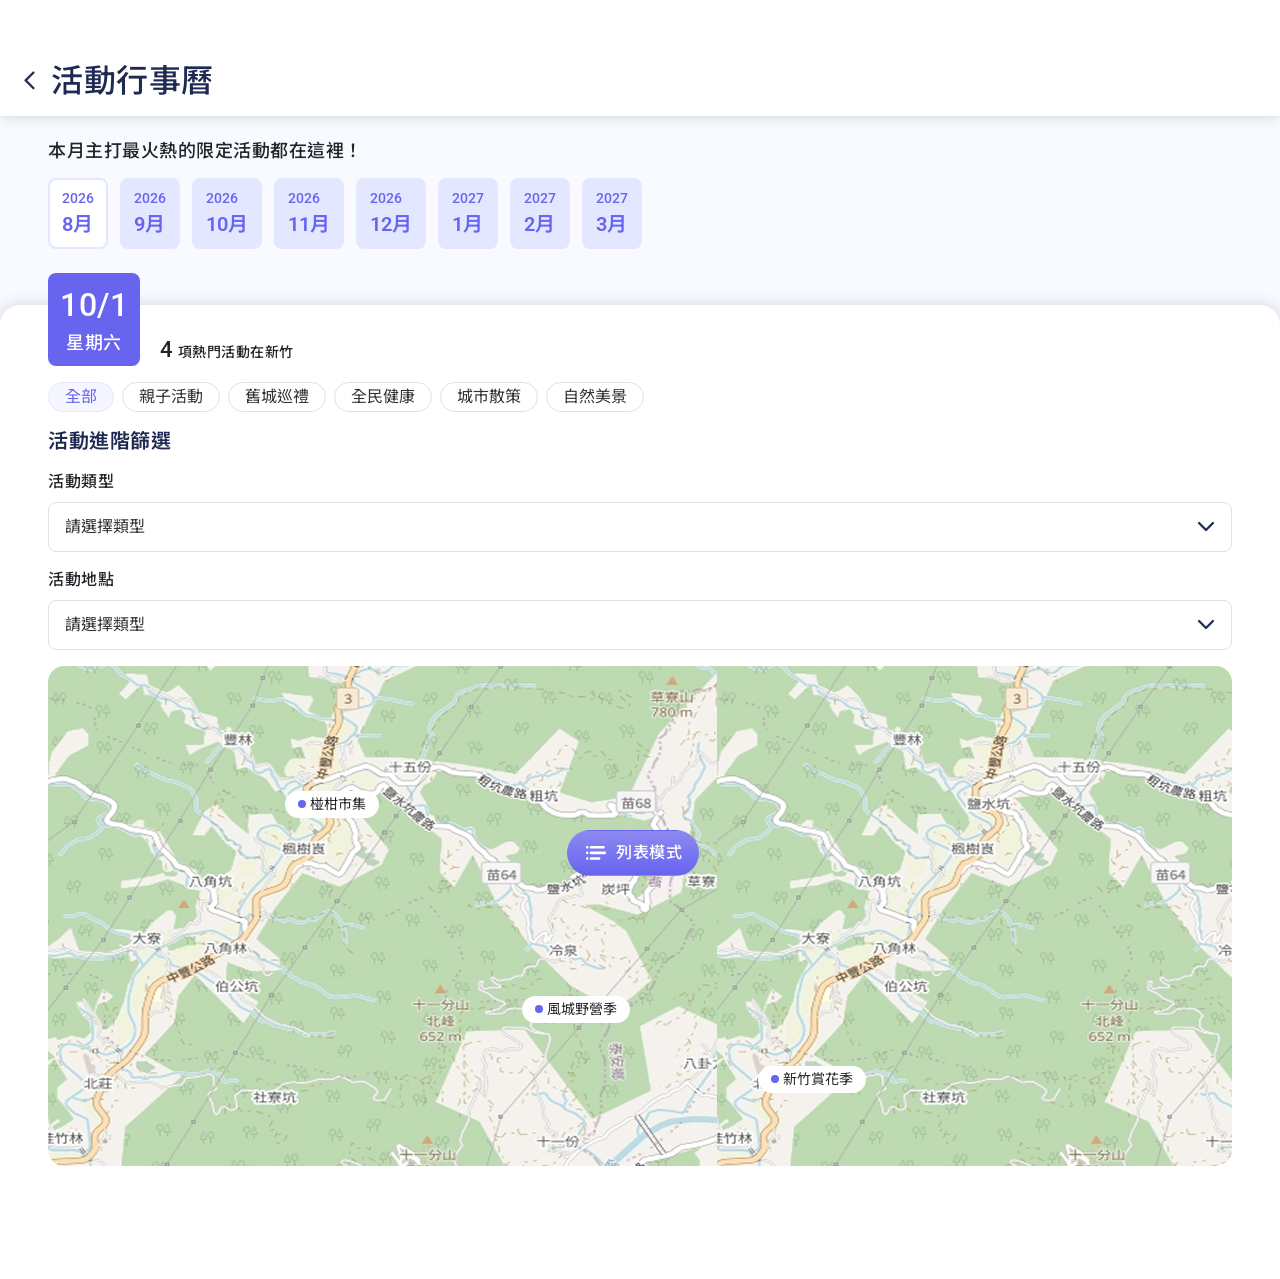
==== map.html @ bbafa321 "上傳檔案" ====
<!DOCTYPE html>
<html lang="zh-Hant-TW">
<head>
    <title>新竹通</title>
    <meta charset="utf-8">
    <meta http-equiv="X-UA-Compatible" content="IE=edge">
    <meta name="viewport" content="width=device-width, initial-scale=1">
    <meta name="keywords" content="新竹通">
    <meta name="description" content="新竹通" />
    <meta http-equiv="X-UA-Compatible" content="IE=edge">

    <meta property="og:site_name" content="新竹通" />
    <meta property="og:image" content="assets/images/fb-img.png" />
    <!--分享設定-->
    <link rel="icon" href="assets/images/favicon.ico" type="image/ico" />
    <!--iconfont設定-->
    <link rel="stylesheet" href="assets/style/all.css">
    <!--css設定-->
</head>

<body>
	<!--頁面開始-->
	<div class="wrapper">
		<!--版頭開始-->
<header class="header position-fixed">
    <h1 class="header-title"><img src="./assets/images/ic-back.svg" alt="桃園好農logo" class="me-3">活動行事曆</h1>
</header>
<!--版頭結束-->
		<main class="main">
			<!--活動視窗開始-->
<div class="modal fade" id="event" tabindex="-1">
	<div class="modal-dialog modal-dialog-centered">
	  <div class="modal-content">
		<button type="button" class="btn-close" data-bs-dismiss="modal" aria-label="Close"></button>
			<div class="calendar-event">
				<div class="calendar-event-tag bg-secondary">全民健康</div>
				<div class="calendar-event-img">
					<img src="./assets/images/event-demo1.jpg" alt="活動照">
				</div>
				<div class="calendar-event-body">
					<h3 class="calendar-title">
						端午連假來竹市最對味！市府推免塞車攻略 搭觀光巴士看龍舟、吃爆竹風漁市海鮮
					</h3>
					<p class="calendar-event-con mb-3">
						端午連假將至，新竹市政府邀請全國民眾走訪新竹，體驗融合傳統節慶文化、海岸風光與城市魅力的「端午輕旅行」。城銷處表示，今年端午連假期間，除了有熱血沸騰的南寮舊港龍舟錦標賽精彩登場，現場更規劃豐富多元的嘉年華系列活動，搭配煥然一新的竹風漁市特色美食、17公里海岸線迷人的濱海景致與絕美夕陽，以及貼心便利的免費觀光巴士服務，讓旅客一次暢遊新竹自然、人文與端午節慶特色景點，感受專屬仲夏海港風情與濃厚節慶氛圍。
					</p>
					<ul class="calendar-event-info mb-3">
						<li><img src="./assets/images/ic-locate.svg" alt="icon">南寮舊漁港</li>
						<li><img src="./assets/images/ic-calendar.svg" alt="icon">2026/06/19 ~ 06/21</li>
						<li><img src="./assets/images/ic-time.svg" alt="icon">平日 9:00~下午 17:00</li>
					</ul>
					<div class="row gx-3">
						<div class="col-6">
							<a href="#" class="btn btn-basic w-100">
								語音導覽<img src="./assets/images/ic-voice.svg" alt="icon" class="ms-2">
							</a>
						</div>
						<div class="col-6">
							<a href="#" class="btn btn-main w-100">
								更多內容<img src="./assets/images/ic-go.svg" alt="icon" class="ms-2">
							</a>
						</div>
					</div>
				</div>
			</div>
	  </div>
	</div>
  </div>

<!--內容區塊開始-->
<div class="calendar">
	<!--固定主要按鈕-->
	<a href="index.html" class="calendar-main-btn btn btn-main">
		<img src="./assets/images/ic-list.svg" alt="icon" class="me-2">列表模式
	</a>
	<!--內容開始-->
	<div class="container">
		<h2 class="fs-4 mb-3">本月主打最火熱的限定活動都在這裡！</h2>

		<div class="calendar-tabs mb-4 scrollbar" role="tablist">
			<button class="calendar-tabs-link active" data-bs-toggle="tab" type="button" role="tab" title="2026年8月">
				<span>2026</span>
				<p>8月</p>
			</button>
			<button class="calendar-tabs-link" data-bs-toggle="tab" type="button" role="tab" title="2026年8月">
				<span>2026</span>
				<p>9月</p>
			</button>
			<button class="calendar-tabs-link" data-bs-toggle="tab" type="button" role="tab" title="2026年10月">
				<span>2026</span>
				<p>10月</p>
			</button>
			<button class="calendar-tabs-link" data-bs-toggle="tab" type="button" role="tab"
				title="2026年11月"><span>2026</span>
				<p>11月</p>
			</button>
			<button class="calendar-tabs-link" data-bs-toggle="tab" type="button" role="tab"
				title="2026年12月"><span>2026</span>
				<p>12月</p>
			</button>
			<button class="calendar-tabs-link" data-bs-toggle="tab" type="button" role="tab"
				title="2027年1月"><span>2027</span>
				<p>1月</p>
			</button>
			<button class="calendar-tabs-link" data-bs-toggle="tab" type="button" role="tab"
				title="2027年2月"><span>2027</span>
				<p>2月</p>
			</button>
			<button class="calendar-tabs-link" data-bs-toggle="tab" type="button" role="tab"
				title="2027年3月"><span>2027</span>
				<p>3月</p>
			</button>
		</div>
	</div>
	<div class="calendar-container">
		<div class="container">
			<div class="calendar-today mb-3">
				<div class="calendar-today-date">
					<span>10/1</span>
					<p>星期六</p>
				</div>
				<p><span class="m-1">4</span>項熱門活動在新竹</p>
			</div>
			<div class="calendar-tags scrollbar mb-3 js-ctags">
				<button type="button" class="btn calendar-tags-btn active">
					全部
				</button>
				<button type="button" class="btn calendar-tags-btn">
					親子活動
				</button>
				<button type="button" class="btn calendar-tags-btn">
					舊城巡禮
				</button>
				<button type="button" class="btn calendar-tags-btn">
					全民健康
				</button>
				<button type="button" class="btn calendar-tags-btn">
					城市散策
				</button>
				<button type="button" class="btn calendar-tags-btn">
					自然美景
				</button>
			</div>
			<h3 class="calendar-title">活動進階篩選</h3>
			<div class="mb-3">
				<label for="event-type" class="form-label">活動類型</label>
				<select class="form-select" id="event-type">
					<option selected>請選擇類型</option>
					<option value="1">One</option>
					<option value="2">Two</option>
					<option value="3">Three</option>
				</select>
			</div>
			<div class="mb-3">
				<label for="event-locate" class="form-label">活動地點</label>
				<select class="form-select" id="event-locate">
					<option selected>請選擇類型</option>
					<option value="1">One</option>
					<option value="2">Two</option>
					<option value="3">Three</option>
				</select>
			</div>
			<div class="calendar-map" style="background: url('assets/images/map-demo.jpg');height: 500px;">
				<button class="btn calendar-map-pin" style="left: 20%;top: 25%;" data-bs-toggle="modal" data-bs-target="#event">椪柑市集</button>
				<button class="btn calendar-map-pin" style="left: 40%;top: 66%;" data-bs-target="#event">風城野營季</button>
				<button class="btn calendar-map-pin" style="left: 60%;top: 80%;" data-bs-target="#event">新竹賞花季</button>
			</div>
		</div>
	</div>
</div>
		</main>
	</div>
	<!-- SCRIPTS -->
<script src="assets/js/jquery-3.7.1.min.js"></script>
<script src="assets/js/bootstrap.bundle.min.js"></script>
<!--自訂-->
<script>
    $(function () {
        //------tags切換
        $('.js-ctags').on('click', '.calendar-tags-btn', function () {
    const $wrap = $(this).closest('.js-ctags');
    const $allBtn = $wrap.find('[data-con="all"]');

    // 等 Bootstrap 處理完 active 狀態
    setTimeout(() => {

        // 點擊的是「全部」
        if ($(this).is('[data-con="all"]')) {

            $wrap.find('.calendar-tags-btn')
                .not($allBtn)
                .removeClass('active')
                .attr('aria-pressed', 'false');

            $allBtn
                .addClass('active')
                .attr('aria-pressed', 'true');

            return;
        }

        // 點擊其他 Tag
        $allBtn.removeClass('active')
               .attr('aria-pressed', 'false');

        // 檢查是否還有其他 active Tag
        const activeCount = $wrap.find(
            '.calendar-tags-btn.active:not([data-con="all"])'
        ).length;

        // 如果都沒選，恢復「全部」
        if (activeCount === 0) {
            $allBtn
                .addClass('active')
                .attr('aria-pressed', 'true');
        }
    }, 0);
});
    });
</script>
</body>

</html>
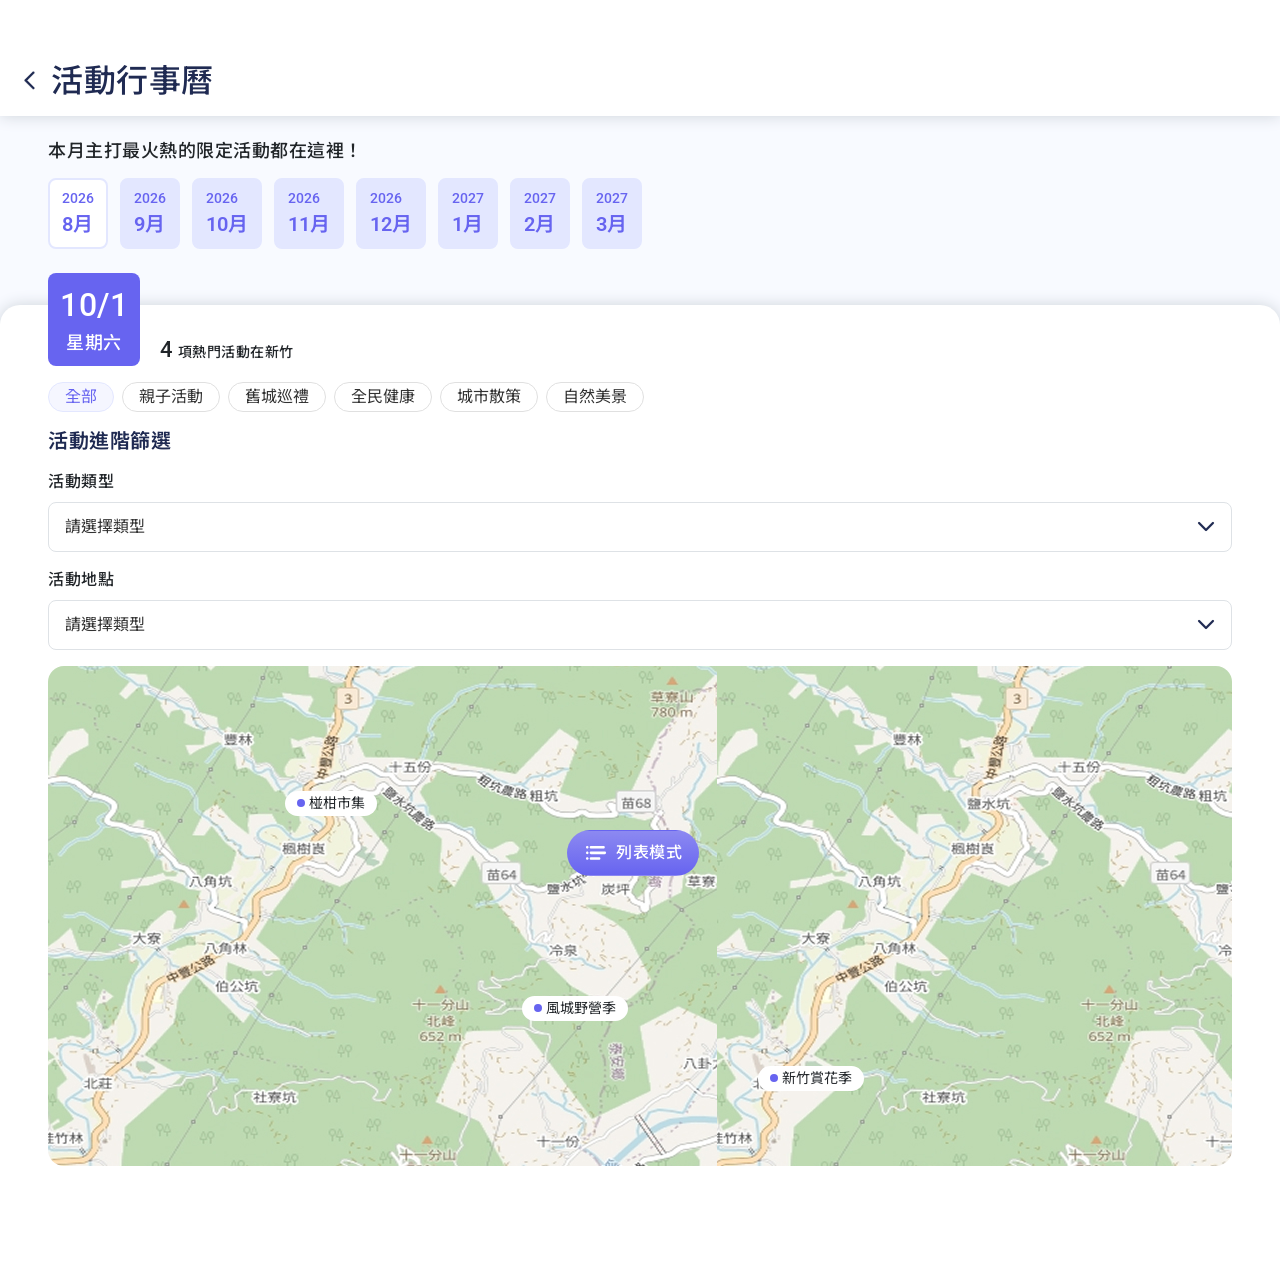
==== commit 482b47b1: "測試調整" ====
--- a/map.html
+++ b/map.html
@@ -122,22 +122,22 @@
 				<p><span class="m-1">4</span>項熱門活動在新竹</p>
 			</div>
 			<div class="calendar-tags scrollbar mb-3 js-ctags">
-				<button type="button" class="btn calendar-tags-btn active">
+				<button type="button" class="btn calendar-tags-btn active" data-bs-toggle="button" data-con="all">
 					全部
 				</button>
-				<button type="button" class="btn calendar-tags-btn">
+				<button type="button" class="btn calendar-tags-btn" data-bs-toggle="button">
 					親子活動
 				</button>
-				<button type="button" class="btn calendar-tags-btn">
+				<button type="button" class="btn calendar-tags-btn" data-bs-toggle="button">
 					舊城巡禮
 				</button>
-				<button type="button" class="btn calendar-tags-btn">
+				<button type="button" class="btn calendar-tags-btn" data-bs-toggle="button">
 					全民健康
 				</button>
-				<button type="button" class="btn calendar-tags-btn">
+				<button type="button" class="btn calendar-tags-btn" data-bs-toggle="button">
 					城市散策
 				</button>
-				<button type="button" class="btn calendar-tags-btn">
+				<button type="button" class="btn calendar-tags-btn" data-bs-toggle="button">
 					自然美景
 				</button>
 			</div>
@@ -162,8 +162,8 @@
 			</div>
 			<div class="calendar-map" style="background: url('assets/images/map-demo.jpg');height: 500px;">
 				<button class="btn calendar-map-pin" style="left: 20%;top: 25%;" data-bs-toggle="modal" data-bs-target="#event">椪柑市集</button>
-				<button class="btn calendar-map-pin" style="left: 40%;top: 66%;" data-bs-target="#event">風城野營季</button>
-				<button class="btn calendar-map-pin" style="left: 60%;top: 80%;" data-bs-target="#event">新竹賞花季</button>
+				<button class="btn calendar-map-pin" style="left: 40%;top: 66%;" data-bs-toggle="modal" data-bs-target="#event">風城野營季</button>
+				<button class="btn calendar-map-pin" style="left: 60%;top: 80%;" data-bs-toggle="modal" data-bs-target="#event">新竹賞花季</button>
 			</div>
 		</div>
 	</div>
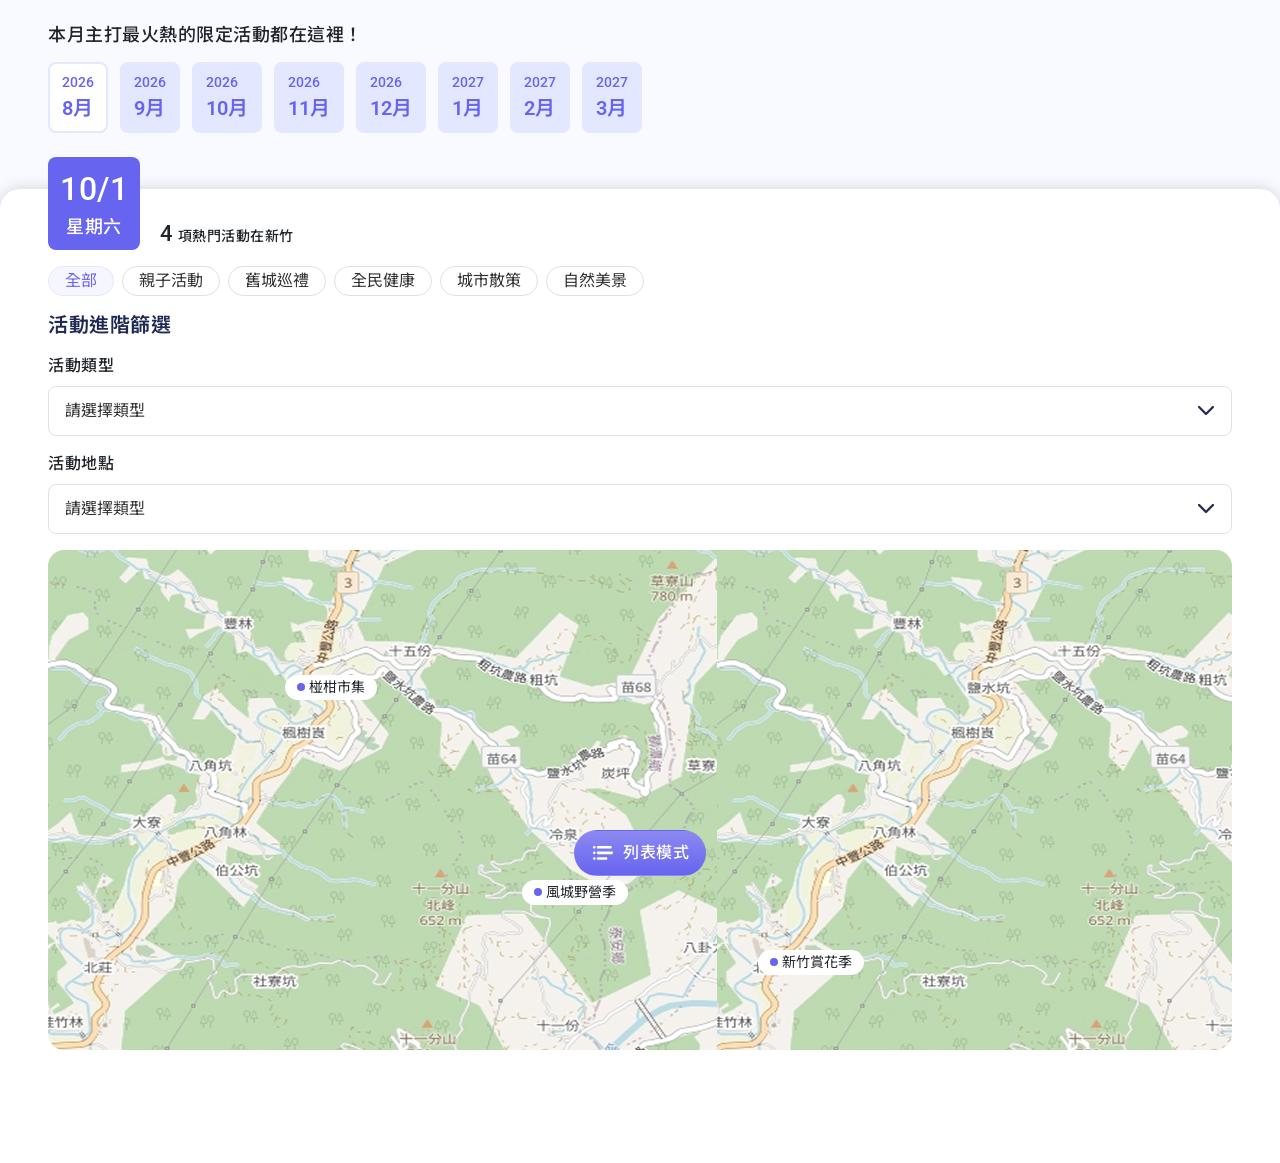
==== commit 8502e877: "刪除版頭" ====
--- a/map.html
+++ b/map.html
@@ -21,11 +21,6 @@
 <body>
 	<!--頁面開始-->
 	<div class="wrapper">
-		<!--版頭開始-->
-<header class="header position-fixed">
-    <h1 class="header-title"><img src="./assets/images/ic-back.svg" alt="桃園好農logo" class="me-3">活動行事曆</h1>
-</header>
-<!--版頭結束-->
 		<main class="main">
 			<!--活動視窗開始-->
 <div class="modal fade" id="event" tabindex="-1">
